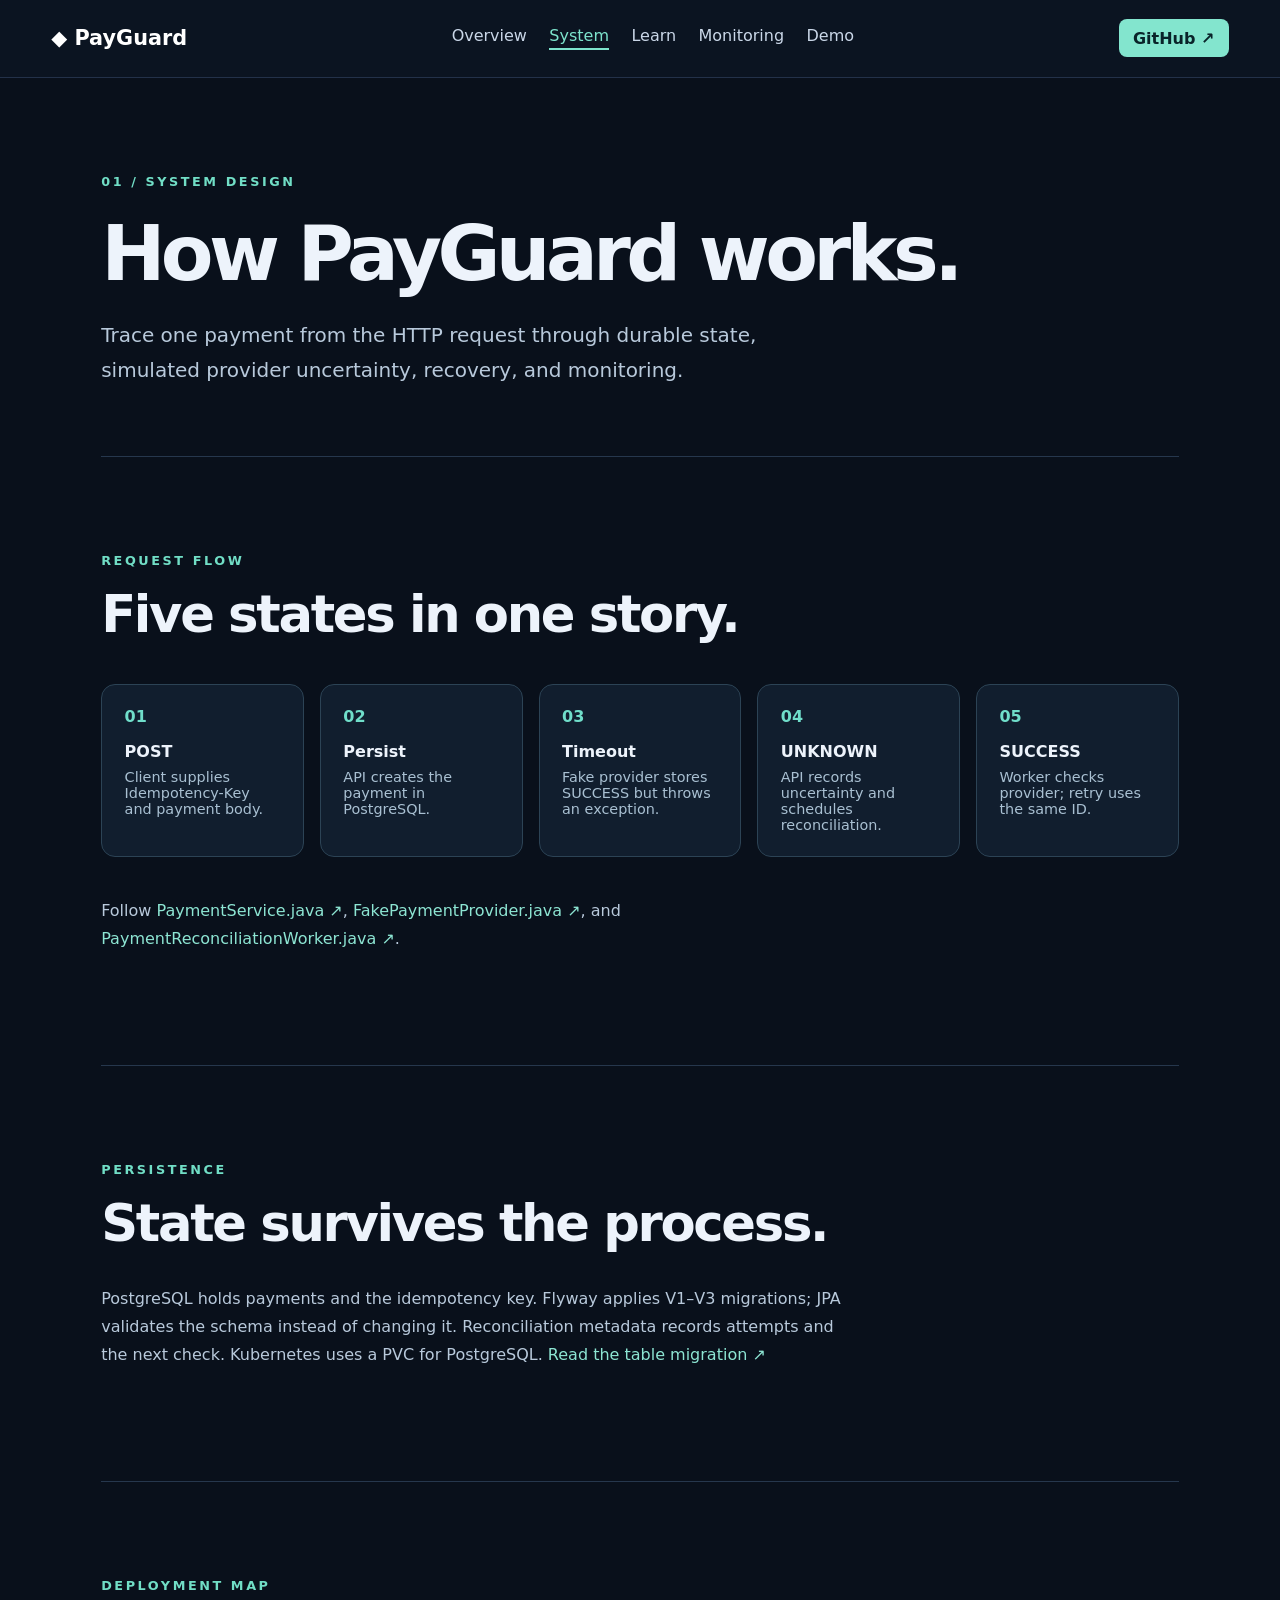
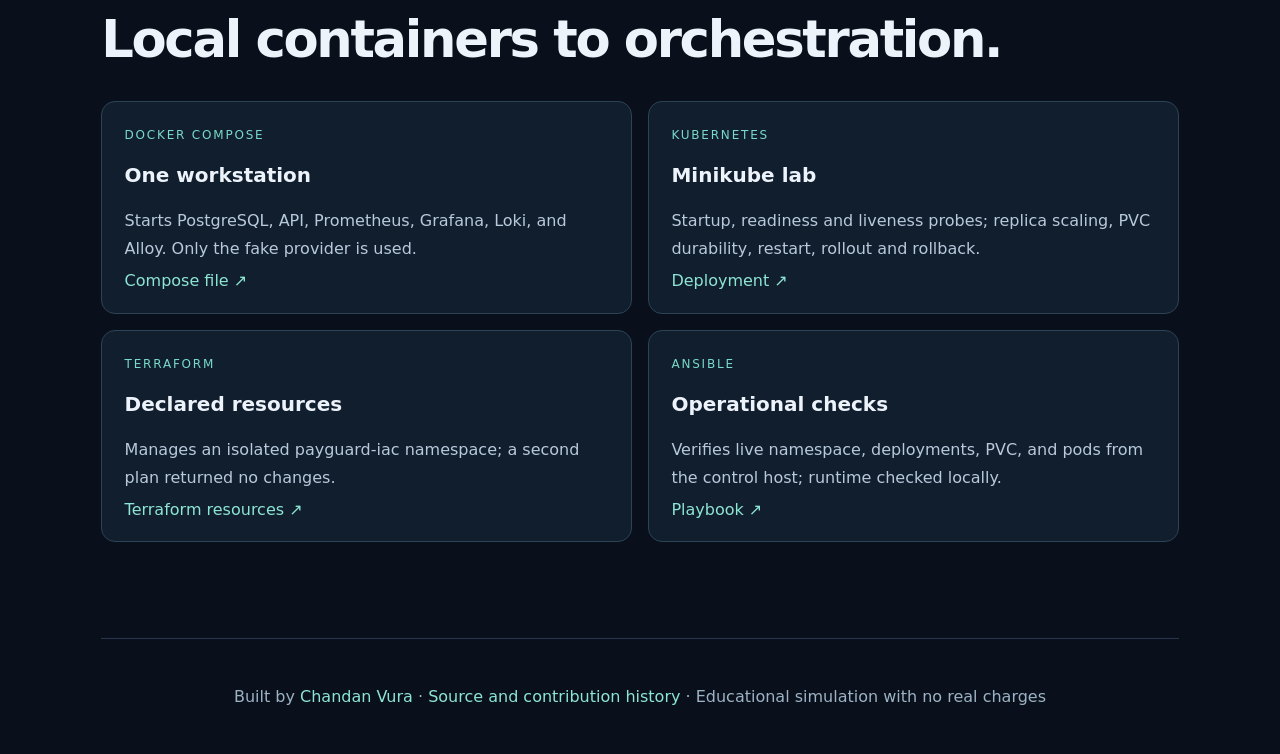
==== website/architecture.html @ a47cd47c "feat: expand portfolio guides and harden local reliability demo" ====
<!doctype html><html lang="en"><head><meta charset="utf-8"><meta name="viewport" content="width=device-width,initial-scale=1"><meta name="description" content="PayGuard payment reliability, backend engineering and DevOps portfolio"><title>How PayGuard works. | PayGuard</title><link rel="stylesheet" href="style.css"></head><body><header><a class="brand" href="index.html">◆ PayGuard</a><nav aria-label="Main navigation"><a class="" href="index.html">Overview</a><a class="active" href="architecture.html">System</a><a class="" href="learning.html">Learn</a><a class="" href="monitoring.html">Monitoring</a><a class="" href="demo.html">Demo</a></nav><a class="button small" href="https://github.com/chandanvura/PayGuard">GitHub ↗</a></header><main><section class="page-hero"><div class="eyebrow">01 / SYSTEM DESIGN</div><h1>How PayGuard works.</h1><p class="lead">Trace one payment from the HTTP request through durable state, simulated provider uncertainty, recovery, and monitoring.</p></section><section><div class="eyebrow">REQUEST FLOW</div><h2>Five states in one story.</h2><div class="sequence"><div><b>01</b><strong>POST</strong><span>Client supplies Idempotency-Key and payment body.</span></div><div><b>02</b><strong>Persist</strong><span>API creates the payment in PostgreSQL.</span></div><div><b>03</b><strong>Timeout</strong><span>Fake provider stores SUCCESS but throws an exception.</span></div><div><b>04</b><strong>UNKNOWN</strong><span>API records uncertainty and schedules reconciliation.</span></div><div><b>05</b><strong>SUCCESS</strong><span>Worker checks provider; retry uses the same ID.</span></div></div><p>Follow <a href="https://github.com/chandanvura/PayGuard/blob/main/payment-service/src/main/java/com/payguard/payment_service/payment/PaymentService.java">PaymentService.java ↗</a>, <a href="https://github.com/chandanvura/PayGuard/blob/main/payment-service/src/main/java/com/payguard/payment_service/provider/FakePaymentProvider.java">FakePaymentProvider.java ↗</a>, and <a href="https://github.com/chandanvura/PayGuard/blob/main/payment-service/src/main/java/com/payguard/payment_service/payment/PaymentReconciliationWorker.java">PaymentReconciliationWorker.java ↗</a>.</p></section><section><div class="eyebrow">PERSISTENCE</div><h2>State survives the process.</h2><p>PostgreSQL holds payments and the idempotency key. Flyway applies V1–V3 migrations; JPA validates the schema instead of changing it. Reconciliation metadata records attempts and the next check. Kubernetes uses a PVC for PostgreSQL. <a href="https://github.com/chandanvura/PayGuard/blob/main/payment-service/src/main/resources/db/migration/V1__create_payments_table.sql">Read the table migration ↗</a></p></section><section><div class="eyebrow">DEPLOYMENT MAP</div><h2>Local containers to orchestration.</h2><div class="grid"><article><span>DOCKER COMPOSE</span><h3>One workstation</h3><p>Starts PostgreSQL, API, Prometheus, Grafana, Loki, and Alloy. Only the fake provider is used.</p><a href="https://github.com/chandanvura/PayGuard/blob/main/docker-compose.yml">Compose file ↗</a></article><article><span>KUBERNETES</span><h3>Minikube lab</h3><p>Startup, readiness and liveness probes; replica scaling, PVC durability, restart, rollout and rollback.</p><a href="https://github.com/chandanvura/PayGuard/blob/main/kubernetes/payment-service/deployment.yaml">Deployment ↗</a></article><article><span>TERRAFORM</span><h3>Declared resources</h3><p>Manages an isolated payguard-iac namespace; a second plan returned no changes.</p><a href="https://github.com/chandanvura/PayGuard/blob/main/terraform/main.tf">Terraform resources ↗</a></article><article><span>ANSIBLE</span><h3>Operational checks</h3><p>Verifies live namespace, deployments, PVC, and pods from the control host; runtime checked locally.</p><a href="https://github.com/chandanvura/PayGuard/blob/main/ansible/playbooks/verify-payguard.yml">Playbook ↗</a></article></div></section></main><footer>Built by <a href="https://github.com/chandanvura">Chandan Vura</a> · <a href="https://github.com/chandanvura/PayGuard">Source and contribution history</a> · Educational simulation with no real charges</footer></body></html>
---- website/style.css ----
:root{color-scheme:dark;font-family:Inter,ui-sans-serif,system-ui,Arial,sans-serif;background:#09101b;color:#edf3fb;scroll-behavior:smooth}*{box-sizing:border-box}body{margin:0}a{color:#8de5d3;text-decoration:none}a:hover{text-decoration:underline}header{display:flex;align-items:center;gap:2rem;justify-content:space-between;padding:1.2rem max(4vw,calc((100vw - 1180px)/2));border-bottom:1px solid #233149;background:#0b1421;position:sticky;top:0;z-index:2}.brand{font-size:1.3rem;font-weight:800;color:white}nav{display:flex;gap:1.4rem}nav a{color:#cad7e8}main{max-width:1180px;margin:auto;padding:0 4vw}section{padding:6rem 0;border-bottom:1px solid #26374d;scroll-margin-top:5rem}.hero{padding:8rem 0 6rem;background:radial-gradient(circle at 85% 15%,#173d50 0,transparent 42%)}.eyebrow{font-size:.8rem;letter-spacing:.2em;color:#71dec6;font-weight:700}h1{font-size:clamp(3.1rem,7vw,6.5rem);line-height:1.06;letter-spacing:-.06em;margin:1.5rem 0}h1 em{color:#8de5d3;font-style:normal}h2{font-size:clamp(2.1rem,4vw,3.6rem);letter-spacing:-.045em;margin:1rem 0 2rem}h3{font-size:1.25rem}p{color:#b8c9db;line-height:1.75;max-width:750px}.hero p{font-size:1.2rem}.actions,.chips{display:flex;flex-wrap:wrap;gap:1rem;margin-top:2rem}.button{display:inline-block;border-radius:8px;background:#83e5ce;color:#092329;padding:.95rem 1.3rem;font-weight:750}.button:hover{background:#b2f7e8;text-decoration:none}.button.secondary{background:#203349;color:#eef6ff}.button.small{padding:.6rem .9rem}.chips span{border:1px solid #345064;border-radius:50px;padding:.55rem .85rem;color:#cad9e9;font-size:.85rem}.sequence{display:grid;grid-template-columns:repeat(5,1fr);gap:1rem;margin:2.5rem 0}.sequence div,.grid article{background:#111e2e;border:1px solid #2c4355;border-radius:14px;padding:1.4rem}.sequence b{display:block;color:#70deca;margin-bottom:1rem}.sequence strong,.sequence span{display:block}.sequence span{color:#a9c0d2;font-size:.9rem;margin-top:.5rem}.grid{display:grid;grid-template-columns:repeat(2,1fr);gap:1rem}.grid article span{font-size:.75rem;letter-spacing:.15em;color:#79d9ca}.grid article p{margin-bottom:0}.table{border-top:1px solid #304455;margin:2rem 0}.table div{display:grid;grid-template-columns:1fr 2fr;gap:1rem;padding:1rem 0;border-bottom:1px solid #304455}.table span,.note{color:#aec0d0}.note{font-size:.9rem}footer{padding:3rem 4vw;text-align:center;color:#9db2c5}@media(max-width:740px){header{gap:.5rem;flex-wrap:wrap}nav{order:3;width:100%;overflow:auto;font-size:.85rem}.sequence,.grid{grid-template-columns:1fr}.table div{grid-template-columns:1fr}section{padding:4rem 0}.hero{padding-top:5rem}}
nav .active{color:#7de4cd;border-bottom:2px solid #7de4cd;padding-bottom:.2rem}.page-hero{padding:6rem 0 3rem}.page-hero h1{font-size:clamp(2.9rem,6vw,5.4rem);max-width:930px}.lead{font-size:1.25rem}.stats{display:grid;grid-template-columns:repeat(4,1fr);gap:1rem;padding:2rem 0}.stats div{padding:1.4rem;background:#102031;border:1px solid #345064;border-radius:12px}.stats b,.stats span{display:block}.stats b{color:#85e9d2}.stats span{color:#aec3d1;margin-top:.3rem}.tile{display:block;background:#101f30;border:1px solid #335067;border-radius:14px;padding:1.5rem;color:#eaf2fa}.tile:hover{border-color:#88ead4;text-decoration:none}.tile span,article>span{color:#7de4cd;font-size:.77rem;letter-spacing:.15em}.tile p{margin-bottom:0}.grid article{min-width:0}.grid article a{display:inline-block;margin-top:.5rem}blockquote{border-left:4px solid #81e3cc;margin:2rem 0;padding:1rem 2rem;background:#12253a;color:#dbe8f1;font-size:1.2rem;line-height:1.7}details{border-bottom:1px solid #335064;padding:1.1rem 0}summary{cursor:pointer;font-weight:700}code,pre,.terminal{font-family:ui-monospace,SFMono-Regular,Consolas,monospace}code{color:#90ebd6}pre,.terminal{background:#06111c;border:1px solid #284559;padding:1.4rem;overflow:auto;border-radius:12px;line-height:1.8}.terminal span{display:block;color:#8ce4ce}.grid img{min-height:20px}.note{font-size:.92rem}@media(max-width:740px){.stats{grid-template-columns:repeat(2,1fr)}header>.small{display:none}.page-hero{padding-top:5rem}}
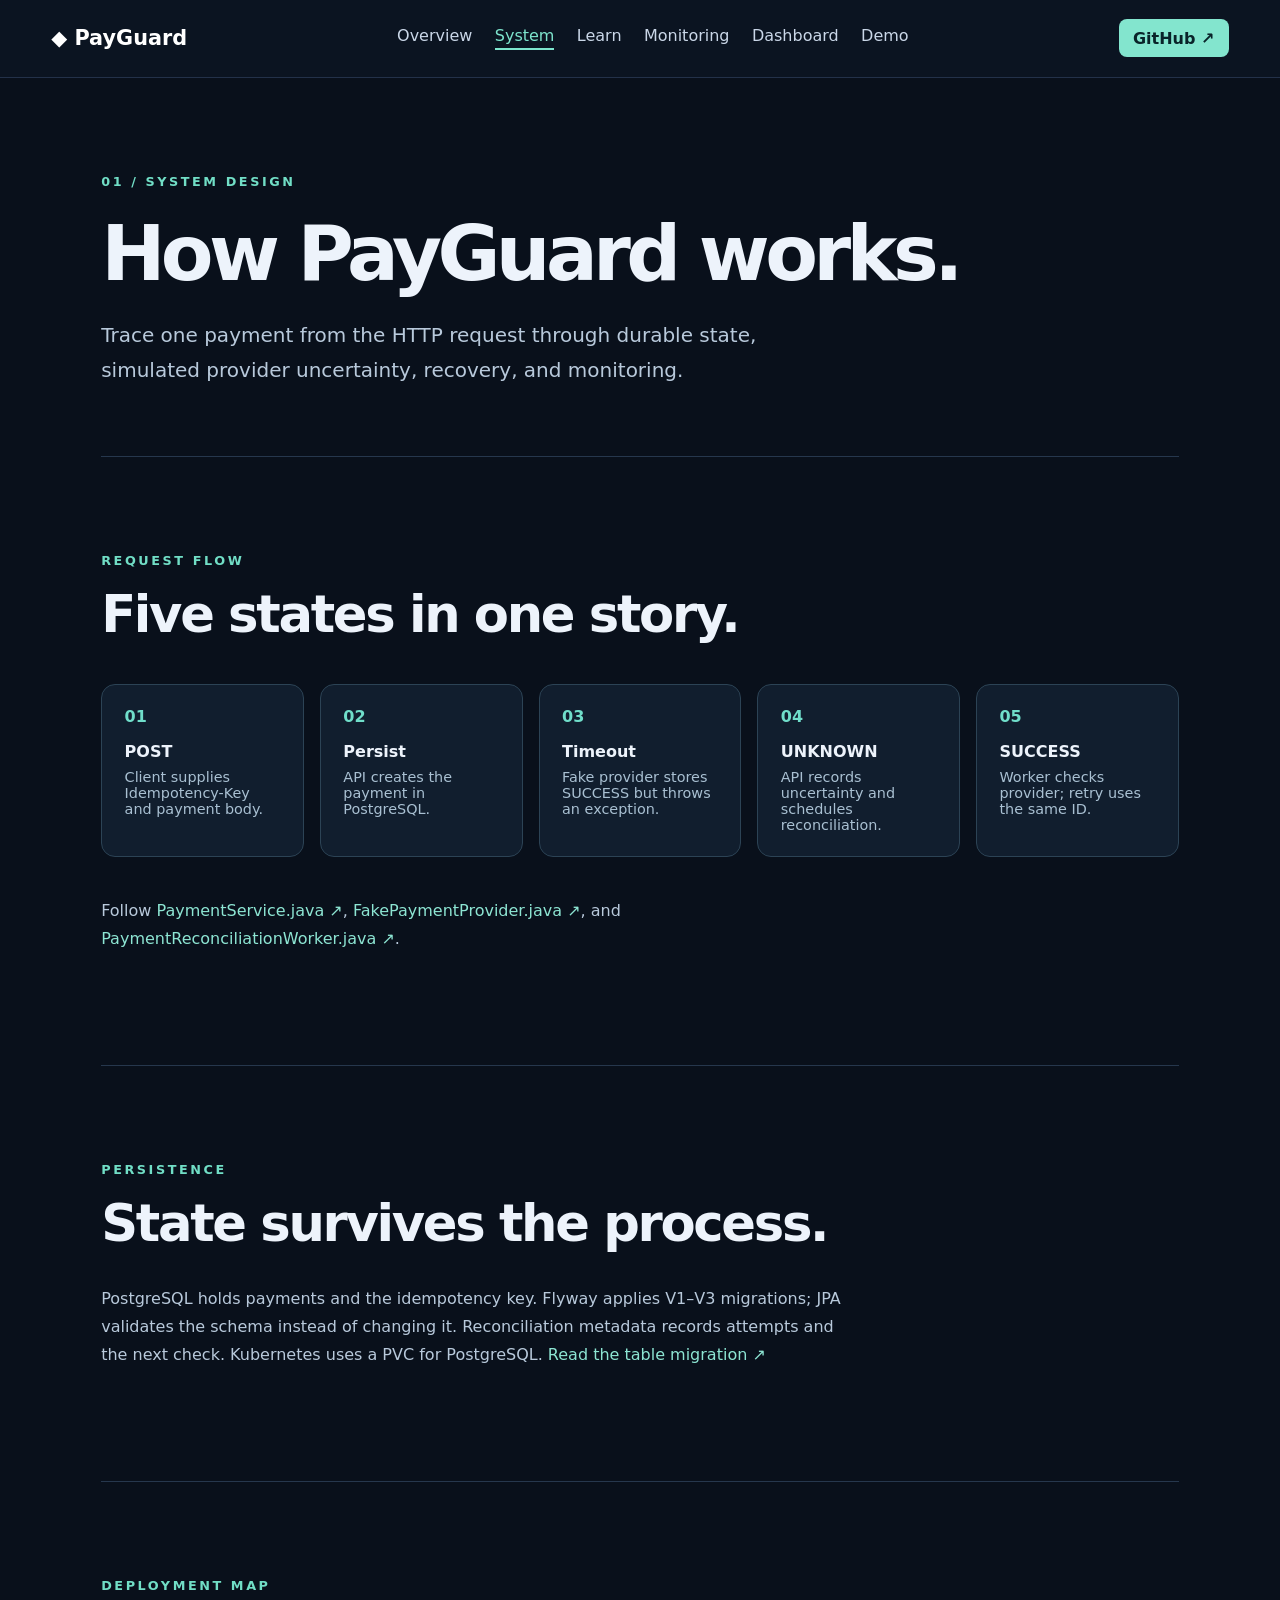
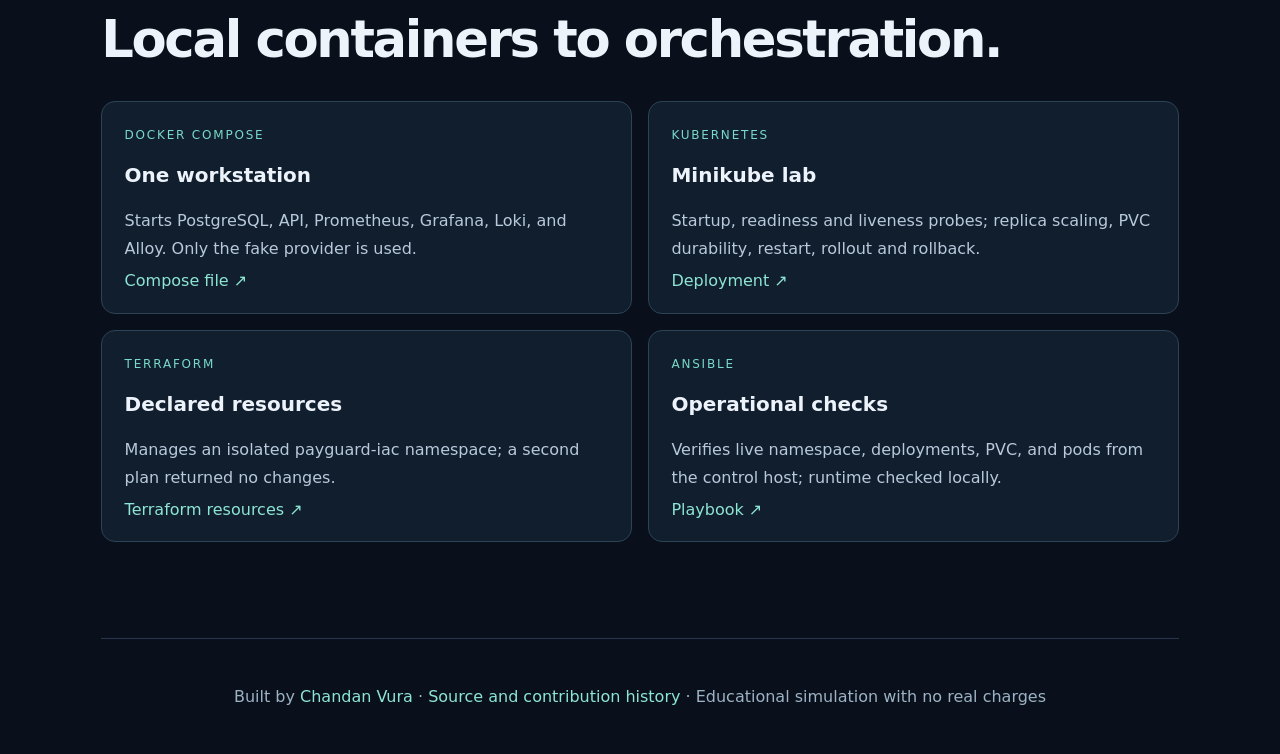
==== commit d55bac16: "feat: add public payment reliability dashboard and monitoring guide" ====
--- a/website/architecture.html
+++ b/website/architecture.html
@@ -1 +1 @@
-<!doctype html><html lang="en"><head><meta charset="utf-8"><meta name="viewport" content="width=device-width,initial-scale=1"><meta name="description" content="PayGuard payment reliability, backend engineering and DevOps portfolio"><title>How PayGuard works. | PayGuard</title><link rel="stylesheet" href="style.css"></head><body><header><a class="brand" href="index.html">◆ PayGuard</a><nav aria-label="Main navigation"><a class="" href="index.html">Overview</a><a class="active" href="architecture.html">System</a><a class="" href="learning.html">Learn</a><a class="" href="monitoring.html">Monitoring</a><a class="" href="demo.html">Demo</a></nav><a class="button small" href="https://github.com/chandanvura/PayGuard">GitHub ↗</a></header><main><section class="page-hero"><div class="eyebrow">01 / SYSTEM DESIGN</div><h1>How PayGuard works.</h1><p class="lead">Trace one payment from the HTTP request through durable state, simulated provider uncertainty, recovery, and monitoring.</p></section><section><div class="eyebrow">REQUEST FLOW</div><h2>Five states in one story.</h2><div class="sequence"><div><b>01</b><strong>POST</strong><span>Client supplies Idempotency-Key and payment body.</span></div><div><b>02</b><strong>Persist</strong><span>API creates the payment in PostgreSQL.</span></div><div><b>03</b><strong>Timeout</strong><span>Fake provider stores SUCCESS but throws an exception.</span></div><div><b>04</b><strong>UNKNOWN</strong><span>API records uncertainty and schedules reconciliation.</span></div><div><b>05</b><strong>SUCCESS</strong><span>Worker checks provider; retry uses the same ID.</span></div></div><p>Follow <a href="https://github.com/chandanvura/PayGuard/blob/main/payment-service/src/main/java/com/payguard/payment_service/payment/PaymentService.java">PaymentService.java ↗</a>, <a href="https://github.com/chandanvura/PayGuard/blob/main/payment-service/src/main/java/com/payguard/payment_service/provider/FakePaymentProvider.java">FakePaymentProvider.java ↗</a>, and <a href="https://github.com/chandanvura/PayGuard/blob/main/payment-service/src/main/java/com/payguard/payment_service/payment/PaymentReconciliationWorker.java">PaymentReconciliationWorker.java ↗</a>.</p></section><section><div class="eyebrow">PERSISTENCE</div><h2>State survives the process.</h2><p>PostgreSQL holds payments and the idempotency key. Flyway applies V1–V3 migrations; JPA validates the schema instead of changing it. Reconciliation metadata records attempts and the next check. Kubernetes uses a PVC for PostgreSQL. <a href="https://github.com/chandanvura/PayGuard/blob/main/payment-service/src/main/resources/db/migration/V1__create_payments_table.sql">Read the table migration ↗</a></p></section><section><div class="eyebrow">DEPLOYMENT MAP</div><h2>Local containers to orchestration.</h2><div class="grid"><article><span>DOCKER COMPOSE</span><h3>One workstation</h3><p>Starts PostgreSQL, API, Prometheus, Grafana, Loki, and Alloy. Only the fake provider is used.</p><a href="https://github.com/chandanvura/PayGuard/blob/main/docker-compose.yml">Compose file ↗</a></article><article><span>KUBERNETES</span><h3>Minikube lab</h3><p>Startup, readiness and liveness probes; replica scaling, PVC durability, restart, rollout and rollback.</p><a href="https://github.com/chandanvura/PayGuard/blob/main/kubernetes/payment-service/deployment.yaml">Deployment ↗</a></article><article><span>TERRAFORM</span><h3>Declared resources</h3><p>Manages an isolated payguard-iac namespace; a second plan returned no changes.</p><a href="https://github.com/chandanvura/PayGuard/blob/main/terraform/main.tf">Terraform resources ↗</a></article><article><span>ANSIBLE</span><h3>Operational checks</h3><p>Verifies live namespace, deployments, PVC, and pods from the control host; runtime checked locally.</p><a href="https://github.com/chandanvura/PayGuard/blob/main/ansible/playbooks/verify-payguard.yml">Playbook ↗</a></article></div></section></main><footer>Built by <a href="https://github.com/chandanvura">Chandan Vura</a> · <a href="https://github.com/chandanvura/PayGuard">Source and contribution history</a> · Educational simulation with no real charges</footer></body></html>+<!doctype html><html lang="en"><head><meta charset="utf-8"><meta name="viewport" content="width=device-width,initial-scale=1"><meta name="description" content="PayGuard payment reliability, backend engineering and DevOps portfolio"><title>How PayGuard works. | PayGuard</title><link rel="stylesheet" href="style.css?v=2"></head><body><header><a class="brand" href="index.html">◆ PayGuard</a><nav aria-label="Main navigation"><a class="" href="index.html">Overview</a><a class="active" href="architecture.html">System</a><a class="" href="learning.html">Learn</a><a class="" href="monitoring.html">Monitoring</a><a href="dashboard.html">Dashboard</a><a class="" href="demo.html">Demo</a></nav><a class="button small" href="https://github.com/chandanvura/PayGuard">GitHub ↗</a></header><main><section class="page-hero"><div class="eyebrow">01 / SYSTEM DESIGN</div><h1>How PayGuard works.</h1><p class="lead">Trace one payment from the HTTP request through durable state, simulated provider uncertainty, recovery, and monitoring.</p></section><section><div class="eyebrow">REQUEST FLOW</div><h2>Five states in one story.</h2><div class="sequence"><div><b>01</b><strong>POST</strong><span>Client supplies Idempotency-Key and payment body.</span></div><div><b>02</b><strong>Persist</strong><span>API creates the payment in PostgreSQL.</span></div><div><b>03</b><strong>Timeout</strong><span>Fake provider stores SUCCESS but throws an exception.</span></div><div><b>04</b><strong>UNKNOWN</strong><span>API records uncertainty and schedules reconciliation.</span></div><div><b>05</b><strong>SUCCESS</strong><span>Worker checks provider; retry uses the same ID.</span></div></div><p>Follow <a href="https://github.com/chandanvura/PayGuard/blob/main/payment-service/src/main/java/com/payguard/payment_service/payment/PaymentService.java">PaymentService.java ↗</a>, <a href="https://github.com/chandanvura/PayGuard/blob/main/payment-service/src/main/java/com/payguard/payment_service/provider/FakePaymentProvider.java">FakePaymentProvider.java ↗</a>, and <a href="https://github.com/chandanvura/PayGuard/blob/main/payment-service/src/main/java/com/payguard/payment_service/payment/PaymentReconciliationWorker.java">PaymentReconciliationWorker.java ↗</a>.</p></section><section><div class="eyebrow">PERSISTENCE</div><h2>State survives the process.</h2><p>PostgreSQL holds payments and the idempotency key. Flyway applies V1–V3 migrations; JPA validates the schema instead of changing it. Reconciliation metadata records attempts and the next check. Kubernetes uses a PVC for PostgreSQL. <a href="https://github.com/chandanvura/PayGuard/blob/main/payment-service/src/main/resources/db/migration/V1__create_payments_table.sql">Read the table migration ↗</a></p></section><section><div class="eyebrow">DEPLOYMENT MAP</div><h2>Local containers to orchestration.</h2><div class="grid"><article><span>DOCKER COMPOSE</span><h3>One workstation</h3><p>Starts PostgreSQL, API, Prometheus, Grafana, Loki, and Alloy. Only the fake provider is used.</p><a href="https://github.com/chandanvura/PayGuard/blob/main/docker-compose.yml">Compose file ↗</a></article><article><span>KUBERNETES</span><h3>Minikube lab</h3><p>Startup, readiness and liveness probes; replica scaling, PVC durability, restart, rollout and rollback.</p><a href="https://github.com/chandanvura/PayGuard/blob/main/kubernetes/payment-service/deployment.yaml">Deployment ↗</a></article><article><span>TERRAFORM</span><h3>Declared resources</h3><p>Manages an isolated payguard-iac namespace; a second plan returned no changes.</p><a href="https://github.com/chandanvura/PayGuard/blob/main/terraform/main.tf">Terraform resources ↗</a></article><article><span>ANSIBLE</span><h3>Operational checks</h3><p>Verifies live namespace, deployments, PVC, and pods from the control host; runtime checked locally.</p><a href="https://github.com/chandanvura/PayGuard/blob/main/ansible/playbooks/verify-payguard.yml">Playbook ↗</a></article></div></section></main><footer>Built by <a href="https://github.com/chandanvura">Chandan Vura</a> · <a href="https://github.com/chandanvura/PayGuard">Source and contribution history</a> · Educational simulation with no real charges</footer></body></html>
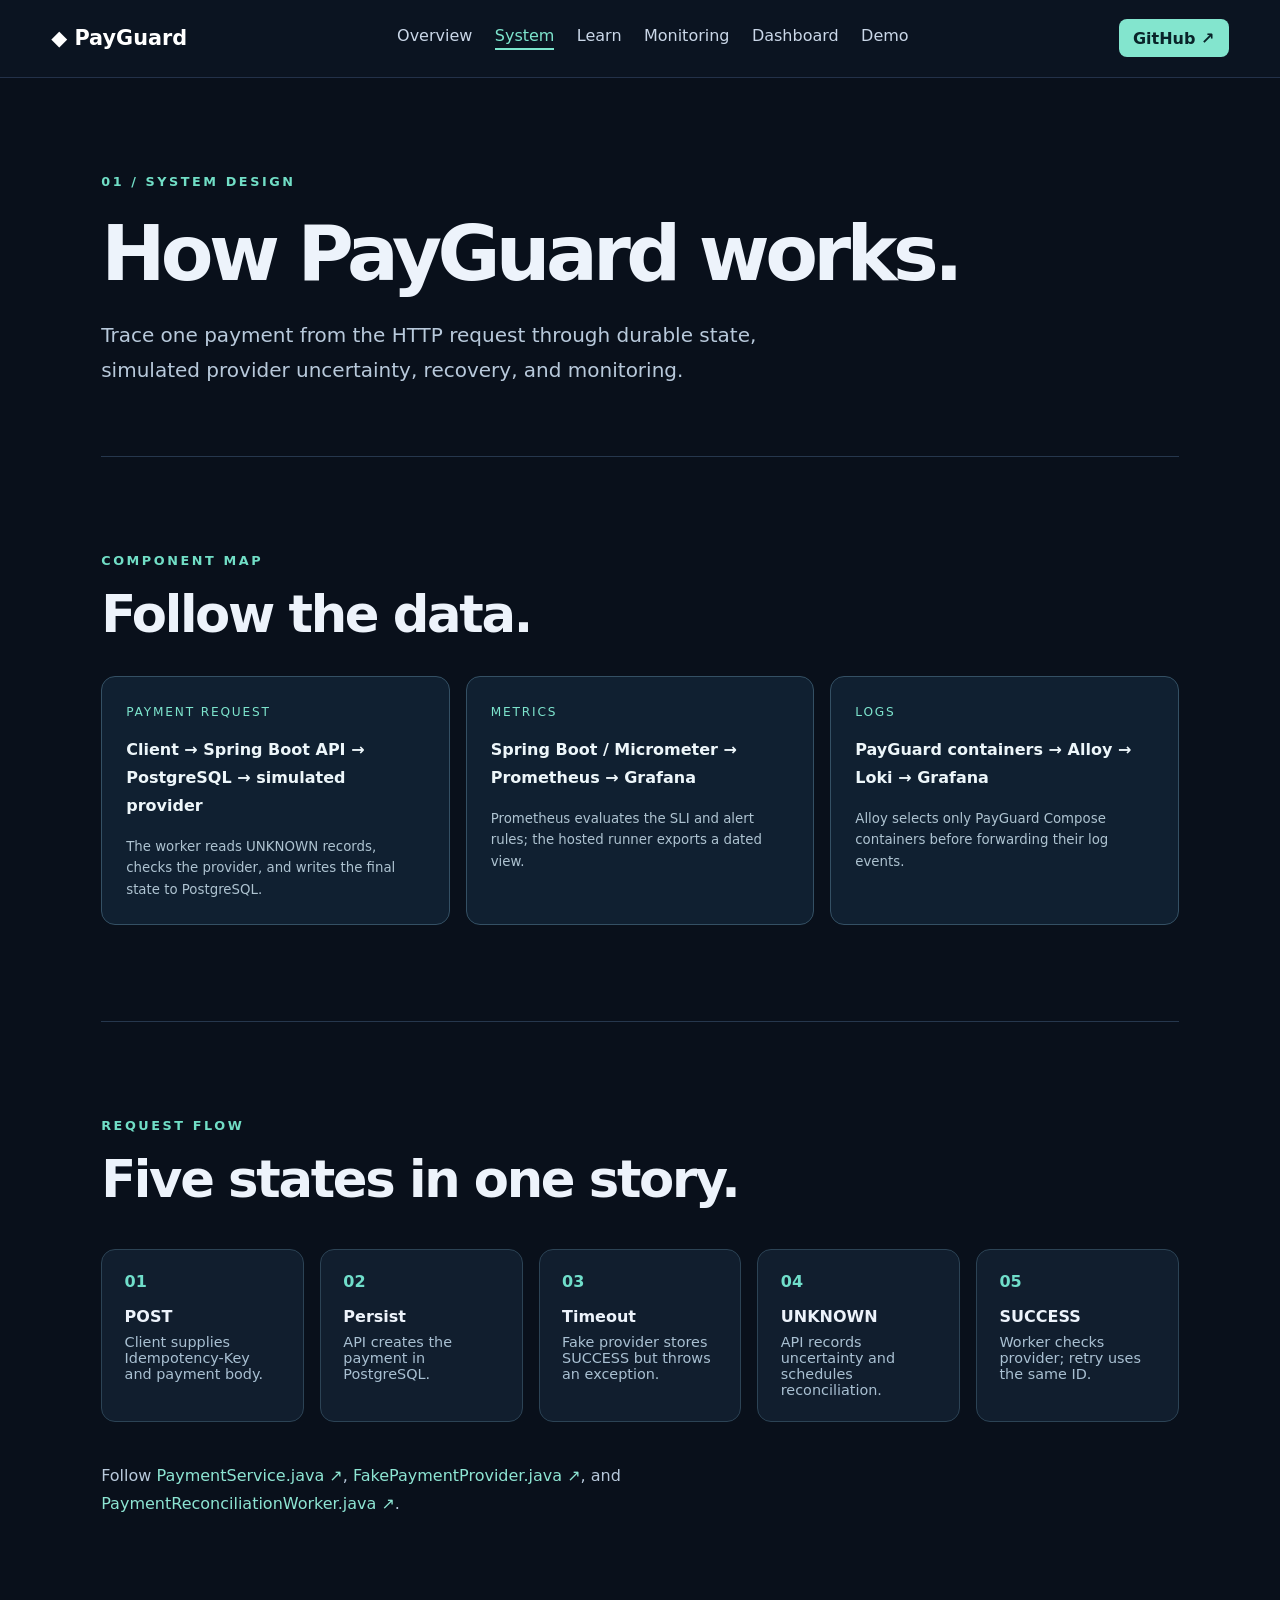
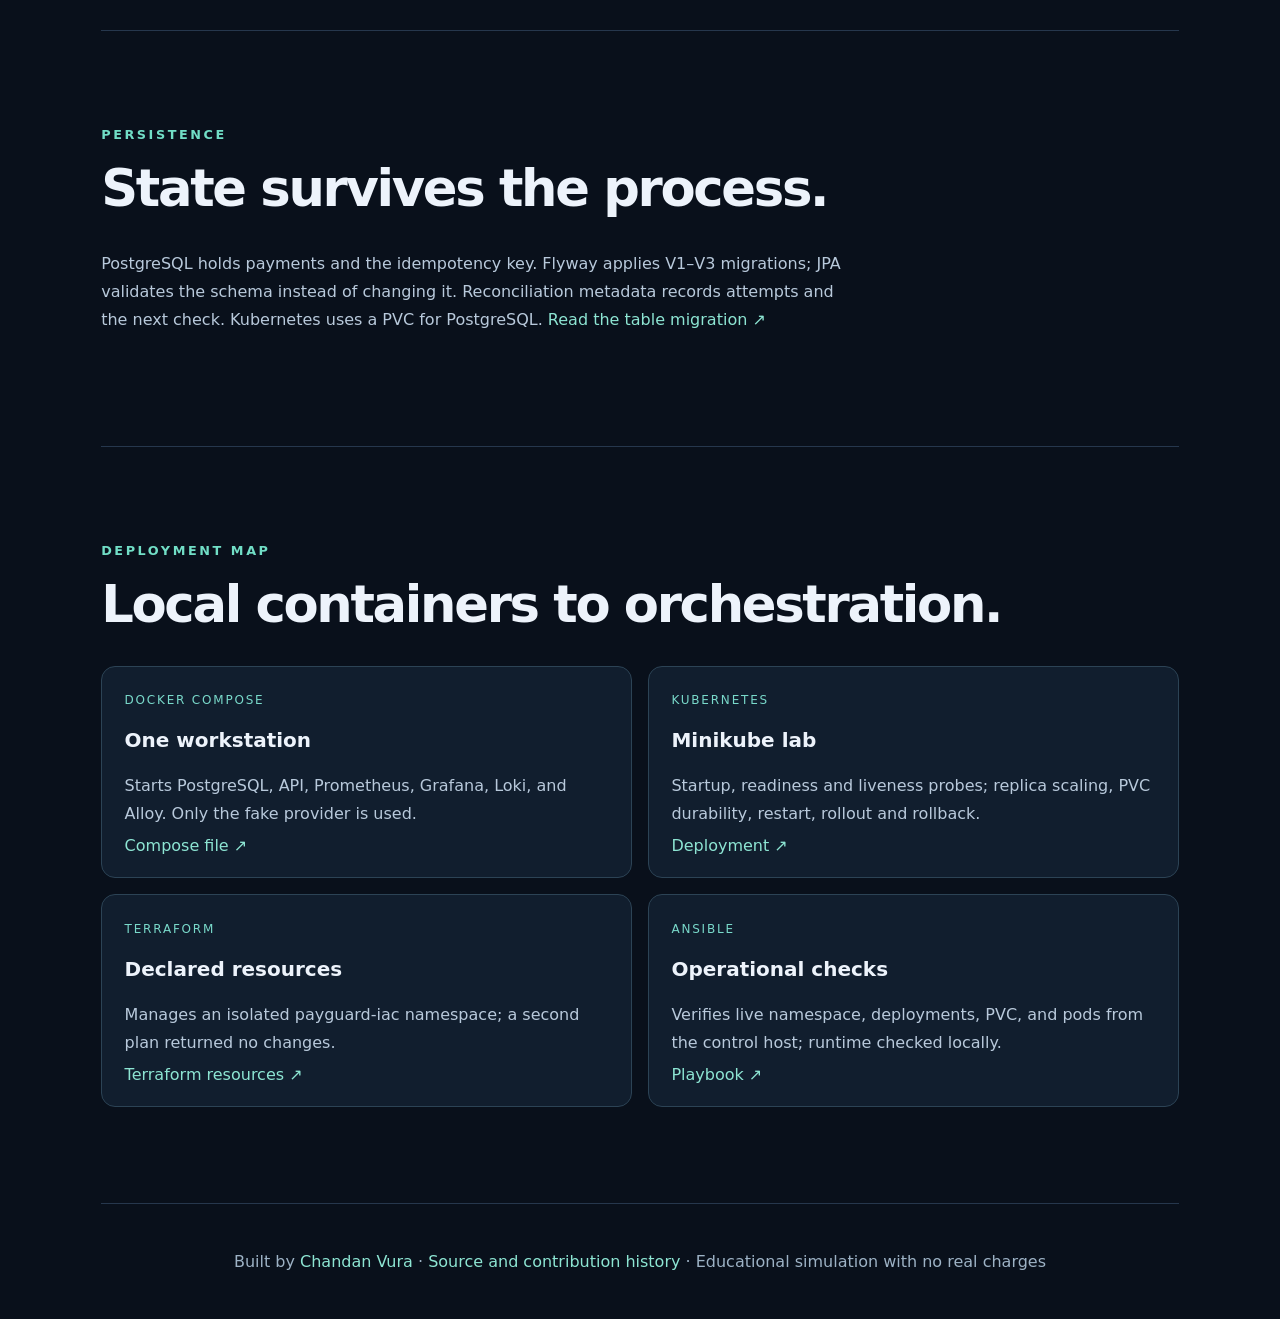
==== commit 01ebb283: "docs: align Ansible validation and show component flows" ====
--- a/website/architecture.html
+++ b/website/architecture.html
@@ -1 +1 @@
-<!doctype html><html lang="en"><head><meta charset="utf-8"><meta name="viewport" content="width=device-width,initial-scale=1"><meta name="description" content="PayGuard payment reliability, backend engineering and DevOps portfolio"><title>How PayGuard works. | PayGuard</title><link rel="stylesheet" href="style.css?v=2"></head><body><header><a class="brand" href="index.html">◆ PayGuard</a><nav aria-label="Main navigation"><a class="" href="index.html">Overview</a><a class="active" href="architecture.html">System</a><a class="" href="learning.html">Learn</a><a class="" href="monitoring.html">Monitoring</a><a href="dashboard.html">Dashboard</a><a class="" href="demo.html">Demo</a></nav><a class="button small" href="https://github.com/chandanvura/PayGuard">GitHub ↗</a></header><main><section class="page-hero"><div class="eyebrow">01 / SYSTEM DESIGN</div><h1>How PayGuard works.</h1><p class="lead">Trace one payment from the HTTP request through durable state, simulated provider uncertainty, recovery, and monitoring.</p></section><section><div class="eyebrow">REQUEST FLOW</div><h2>Five states in one story.</h2><div class="sequence"><div><b>01</b><strong>POST</strong><span>Client supplies Idempotency-Key and payment body.</span></div><div><b>02</b><strong>Persist</strong><span>API creates the payment in PostgreSQL.</span></div><div><b>03</b><strong>Timeout</strong><span>Fake provider stores SUCCESS but throws an exception.</span></div><div><b>04</b><strong>UNKNOWN</strong><span>API records uncertainty and schedules reconciliation.</span></div><div><b>05</b><strong>SUCCESS</strong><span>Worker checks provider; retry uses the same ID.</span></div></div><p>Follow <a href="https://github.com/chandanvura/PayGuard/blob/main/payment-service/src/main/java/com/payguard/payment_service/payment/PaymentService.java">PaymentService.java ↗</a>, <a href="https://github.com/chandanvura/PayGuard/blob/main/payment-service/src/main/java/com/payguard/payment_service/provider/FakePaymentProvider.java">FakePaymentProvider.java ↗</a>, and <a href="https://github.com/chandanvura/PayGuard/blob/main/payment-service/src/main/java/com/payguard/payment_service/payment/PaymentReconciliationWorker.java">PaymentReconciliationWorker.java ↗</a>.</p></section><section><div class="eyebrow">PERSISTENCE</div><h2>State survives the process.</h2><p>PostgreSQL holds payments and the idempotency key. Flyway applies V1–V3 migrations; JPA validates the schema instead of changing it. Reconciliation metadata records attempts and the next check. Kubernetes uses a PVC for PostgreSQL. <a href="https://github.com/chandanvura/PayGuard/blob/main/payment-service/src/main/resources/db/migration/V1__create_payments_table.sql">Read the table migration ↗</a></p></section><section><div class="eyebrow">DEPLOYMENT MAP</div><h2>Local containers to orchestration.</h2><div class="grid"><article><span>DOCKER COMPOSE</span><h3>One workstation</h3><p>Starts PostgreSQL, API, Prometheus, Grafana, Loki, and Alloy. Only the fake provider is used.</p><a href="https://github.com/chandanvura/PayGuard/blob/main/docker-compose.yml">Compose file ↗</a></article><article><span>KUBERNETES</span><h3>Minikube lab</h3><p>Startup, readiness and liveness probes; replica scaling, PVC durability, restart, rollout and rollback.</p><a href="https://github.com/chandanvura/PayGuard/blob/main/kubernetes/payment-service/deployment.yaml">Deployment ↗</a></article><article><span>TERRAFORM</span><h3>Declared resources</h3><p>Manages an isolated payguard-iac namespace; a second plan returned no changes.</p><a href="https://github.com/chandanvura/PayGuard/blob/main/terraform/main.tf">Terraform resources ↗</a></article><article><span>ANSIBLE</span><h3>Operational checks</h3><p>Verifies live namespace, deployments, PVC, and pods from the control host; runtime checked locally.</p><a href="https://github.com/chandanvura/PayGuard/blob/main/ansible/playbooks/verify-payguard.yml">Playbook ↗</a></article></div></section></main><footer>Built by <a href="https://github.com/chandanvura">Chandan Vura</a> · <a href="https://github.com/chandanvura/PayGuard">Source and contribution history</a> · Educational simulation with no real charges</footer></body></html>+<!doctype html><html lang="en"><head><meta charset="utf-8"><meta name="viewport" content="width=device-width,initial-scale=1"><meta name="description" content="PayGuard payment reliability, backend engineering and DevOps portfolio"><title>How PayGuard works. | PayGuard</title><link rel="stylesheet" href="style.css?v=2"></head><body><header><a class="brand" href="index.html">◆ PayGuard</a><nav aria-label="Main navigation"><a class="" href="index.html">Overview</a><a class="active" href="architecture.html">System</a><a class="" href="learning.html">Learn</a><a class="" href="monitoring.html">Monitoring</a><a href="dashboard.html">Dashboard</a><a class="" href="demo.html">Demo</a></nav><a class="button small" href="https://github.com/chandanvura/PayGuard">GitHub ↗</a></header><main><section class="page-hero"><div class="eyebrow">01 / SYSTEM DESIGN</div><h1>How PayGuard works.</h1><p class="lead">Trace one payment from the HTTP request through durable state, simulated provider uncertainty, recovery, and monitoring.</p></section><section class="flow-section"><div class="eyebrow">COMPONENT MAP</div><h2>Follow the data.</h2><div class="flow-grid"><article><span>PAYMENT REQUEST</span><p>Client → Spring Boot API → PostgreSQL → simulated provider</p><small>The worker reads UNKNOWN records, checks the provider, and writes the final state to PostgreSQL.</small></article><article><span>METRICS</span><p>Spring Boot / Micrometer → Prometheus → Grafana</p><small>Prometheus evaluates the SLI and alert rules; the hosted runner exports a dated view.</small></article><article><span>LOGS</span><p>PayGuard containers → Alloy → Loki → Grafana</p><small>Alloy selects only PayGuard Compose containers before forwarding their log events.</small></article></div></section><section><div class="eyebrow">REQUEST FLOW</div><h2>Five states in one story.</h2><div class="sequence"><div><b>01</b><strong>POST</strong><span>Client supplies Idempotency-Key and payment body.</span></div><div><b>02</b><strong>Persist</strong><span>API creates the payment in PostgreSQL.</span></div><div><b>03</b><strong>Timeout</strong><span>Fake provider stores SUCCESS but throws an exception.</span></div><div><b>04</b><strong>UNKNOWN</strong><span>API records uncertainty and schedules reconciliation.</span></div><div><b>05</b><strong>SUCCESS</strong><span>Worker checks provider; retry uses the same ID.</span></div></div><p>Follow <a href="https://github.com/chandanvura/PayGuard/blob/main/payment-service/src/main/java/com/payguard/payment_service/payment/PaymentService.java">PaymentService.java ↗</a>, <a href="https://github.com/chandanvura/PayGuard/blob/main/payment-service/src/main/java/com/payguard/payment_service/provider/FakePaymentProvider.java">FakePaymentProvider.java ↗</a>, and <a href="https://github.com/chandanvura/PayGuard/blob/main/payment-service/src/main/java/com/payguard/payment_service/payment/PaymentReconciliationWorker.java">PaymentReconciliationWorker.java ↗</a>.</p></section><section><div class="eyebrow">PERSISTENCE</div><h2>State survives the process.</h2><p>PostgreSQL holds payments and the idempotency key. Flyway applies V1–V3 migrations; JPA validates the schema instead of changing it. Reconciliation metadata records attempts and the next check. Kubernetes uses a PVC for PostgreSQL. <a href="https://github.com/chandanvura/PayGuard/blob/main/payment-service/src/main/resources/db/migration/V1__create_payments_table.sql">Read the table migration ↗</a></p></section><section><div class="eyebrow">DEPLOYMENT MAP</div><h2>Local containers to orchestration.</h2><div class="grid"><article><span>DOCKER COMPOSE</span><h3>One workstation</h3><p>Starts PostgreSQL, API, Prometheus, Grafana, Loki, and Alloy. Only the fake provider is used.</p><a href="https://github.com/chandanvura/PayGuard/blob/main/docker-compose.yml">Compose file ↗</a></article><article><span>KUBERNETES</span><h3>Minikube lab</h3><p>Startup, readiness and liveness probes; replica scaling, PVC durability, restart, rollout and rollback.</p><a href="https://github.com/chandanvura/PayGuard/blob/main/kubernetes/payment-service/deployment.yaml">Deployment ↗</a></article><article><span>TERRAFORM</span><h3>Declared resources</h3><p>Manages an isolated payguard-iac namespace; a second plan returned no changes.</p><a href="https://github.com/chandanvura/PayGuard/blob/main/terraform/main.tf">Terraform resources ↗</a></article><article><span>ANSIBLE</span><h3>Operational checks</h3><p>Verifies live namespace, deployments, PVC, and pods from the control host; runtime checked locally.</p><a href="https://github.com/chandanvura/PayGuard/blob/main/ansible/playbooks/verify-payguard.yml">Playbook ↗</a></article></div></section></main><footer>Built by <a href="https://github.com/chandanvura">Chandan Vura</a> · <a href="https://github.com/chandanvura/PayGuard">Source and contribution history</a> · Educational simulation with no real charges</footer></body></html>
--- a/website/style.css
+++ b/website/style.css
@@ -1,2 +1,4 @@
 :root{color-scheme:dark;font-family:Inter,ui-sans-serif,system-ui,Arial,sans-serif;background:#09101b;color:#edf3fb;scroll-behavior:smooth}*{box-sizing:border-box}body{margin:0}a{color:#8de5d3;text-decoration:none}a:hover{text-decoration:underline}header{display:flex;align-items:center;gap:2rem;justify-content:space-between;padding:1.2rem max(4vw,calc((100vw - 1180px)/2));border-bottom:1px solid #233149;background:#0b1421;position:sticky;top:0;z-index:2}.brand{font-size:1.3rem;font-weight:800;color:white}nav{display:flex;gap:1.4rem}nav a{color:#cad7e8}main{max-width:1180px;margin:auto;padding:0 4vw}section{padding:6rem 0;border-bottom:1px solid #26374d;scroll-margin-top:5rem}.hero{padding:8rem 0 6rem;background:radial-gradient(circle at 85% 15%,#173d50 0,transparent 42%)}.eyebrow{font-size:.8rem;letter-spacing:.2em;color:#71dec6;font-weight:700}h1{font-size:clamp(3.1rem,7vw,6.5rem);line-height:1.06;letter-spacing:-.06em;margin:1.5rem 0}h1 em{color:#8de5d3;font-style:normal}h2{font-size:clamp(2.1rem,4vw,3.6rem);letter-spacing:-.045em;margin:1rem 0 2rem}h3{font-size:1.25rem}p{color:#b8c9db;line-height:1.75;max-width:750px}.hero p{font-size:1.2rem}.actions,.chips{display:flex;flex-wrap:wrap;gap:1rem;margin-top:2rem}.button{display:inline-block;border-radius:8px;background:#83e5ce;color:#092329;padding:.95rem 1.3rem;font-weight:750}.button:hover{background:#b2f7e8;text-decoration:none}.button.secondary{background:#203349;color:#eef6ff}.button.small{padding:.6rem .9rem}.chips span{border:1px solid #345064;border-radius:50px;padding:.55rem .85rem;color:#cad9e9;font-size:.85rem}.sequence{display:grid;grid-template-columns:repeat(5,1fr);gap:1rem;margin:2.5rem 0}.sequence div,.grid article{background:#111e2e;border:1px solid #2c4355;border-radius:14px;padding:1.4rem}.sequence b{display:block;color:#70deca;margin-bottom:1rem}.sequence strong,.sequence span{display:block}.sequence span{color:#a9c0d2;font-size:.9rem;margin-top:.5rem}.grid{display:grid;grid-template-columns:repeat(2,1fr);gap:1rem}.grid article span{font-size:.75rem;letter-spacing:.15em;color:#79d9ca}.grid article p{margin-bottom:0}.table{border-top:1px solid #304455;margin:2rem 0}.table div{display:grid;grid-template-columns:1fr 2fr;gap:1rem;padding:1rem 0;border-bottom:1px solid #304455}.table span,.note{color:#aec0d0}.note{font-size:.9rem}footer{padding:3rem 4vw;text-align:center;color:#9db2c5}@media(max-width:740px){header{gap:.5rem;flex-wrap:wrap}nav{order:3;width:100%;overflow:auto;font-size:.85rem}.sequence,.grid{grid-template-columns:1fr}.table div{grid-template-columns:1fr}section{padding:4rem 0}.hero{padding-top:5rem}}
 nav .active{color:#7de4cd;border-bottom:2px solid #7de4cd;padding-bottom:.2rem}.page-hero{padding:6rem 0 3rem}.page-hero h1{font-size:clamp(2.9rem,6vw,5.4rem);max-width:930px}.lead{font-size:1.25rem}.stats{display:grid;grid-template-columns:repeat(4,1fr);gap:1rem;padding:2rem 0}.stats div{padding:1.4rem;background:#102031;border:1px solid #345064;border-radius:12px}.stats b,.stats span{display:block}.stats b{color:#85e9d2}.stats span{color:#aec3d1;margin-top:.3rem}.tile{display:block;background:#101f30;border:1px solid #335067;border-radius:14px;padding:1.5rem;color:#eaf2fa}.tile:hover{border-color:#88ead4;text-decoration:none}.tile span,article>span{color:#7de4cd;font-size:.77rem;letter-spacing:.15em}.tile p{margin-bottom:0}.grid article{min-width:0}.grid article a{display:inline-block;margin-top:.5rem}blockquote{border-left:4px solid #81e3cc;margin:2rem 0;padding:1rem 2rem;background:#12253a;color:#dbe8f1;font-size:1.2rem;line-height:1.7}details{border-bottom:1px solid #335064;padding:1.1rem 0}summary{cursor:pointer;font-weight:700}code,pre,.terminal{font-family:ui-monospace,SFMono-Regular,Consolas,monospace}code{color:#90ebd6}pre,.terminal{background:#06111c;border:1px solid #284559;padding:1.4rem;overflow:auto;border-radius:12px;line-height:1.8}.terminal span{display:block;color:#8ce4ce}.grid img{min-height:20px}.note{font-size:.92rem}@media(max-width:740px){.stats{grid-template-columns:repeat(2,1fr)}header>.small{display:none}.page-hero{padding-top:5rem}}
+
+.flow-grid{display:grid;grid-template-columns:repeat(3,minmax(0,1fr));gap:1rem}.flow-grid article{background:#102031;border:1px solid #345064;border-radius:14px;padding:1.5rem}.flow-grid span{font-size:.76rem;letter-spacing:.15em;color:#7de4cd}.flow-grid p{font-weight:700;color:#edf6fa}.flow-grid small{color:#aec3d1;line-height:1.6;display:block}@media(max-width:740px){.flow-grid{grid-template-columns:1fr}}
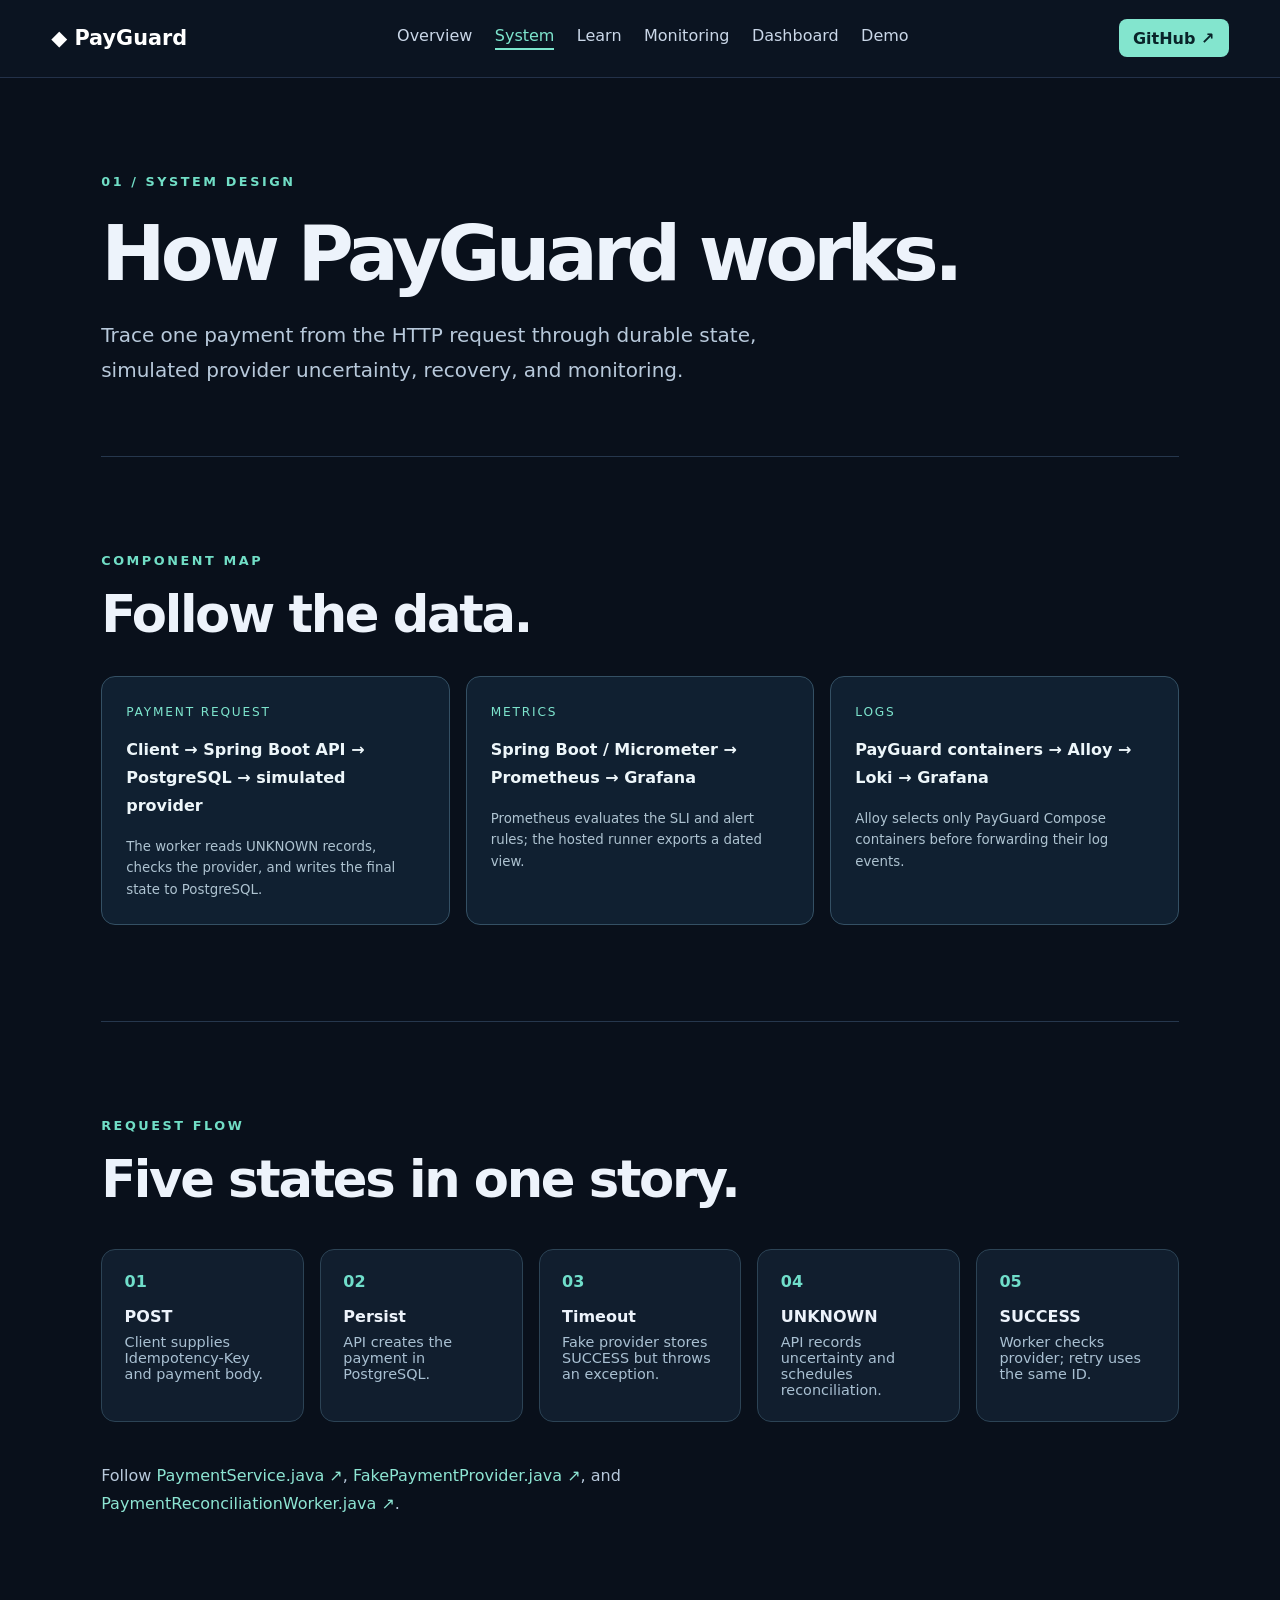
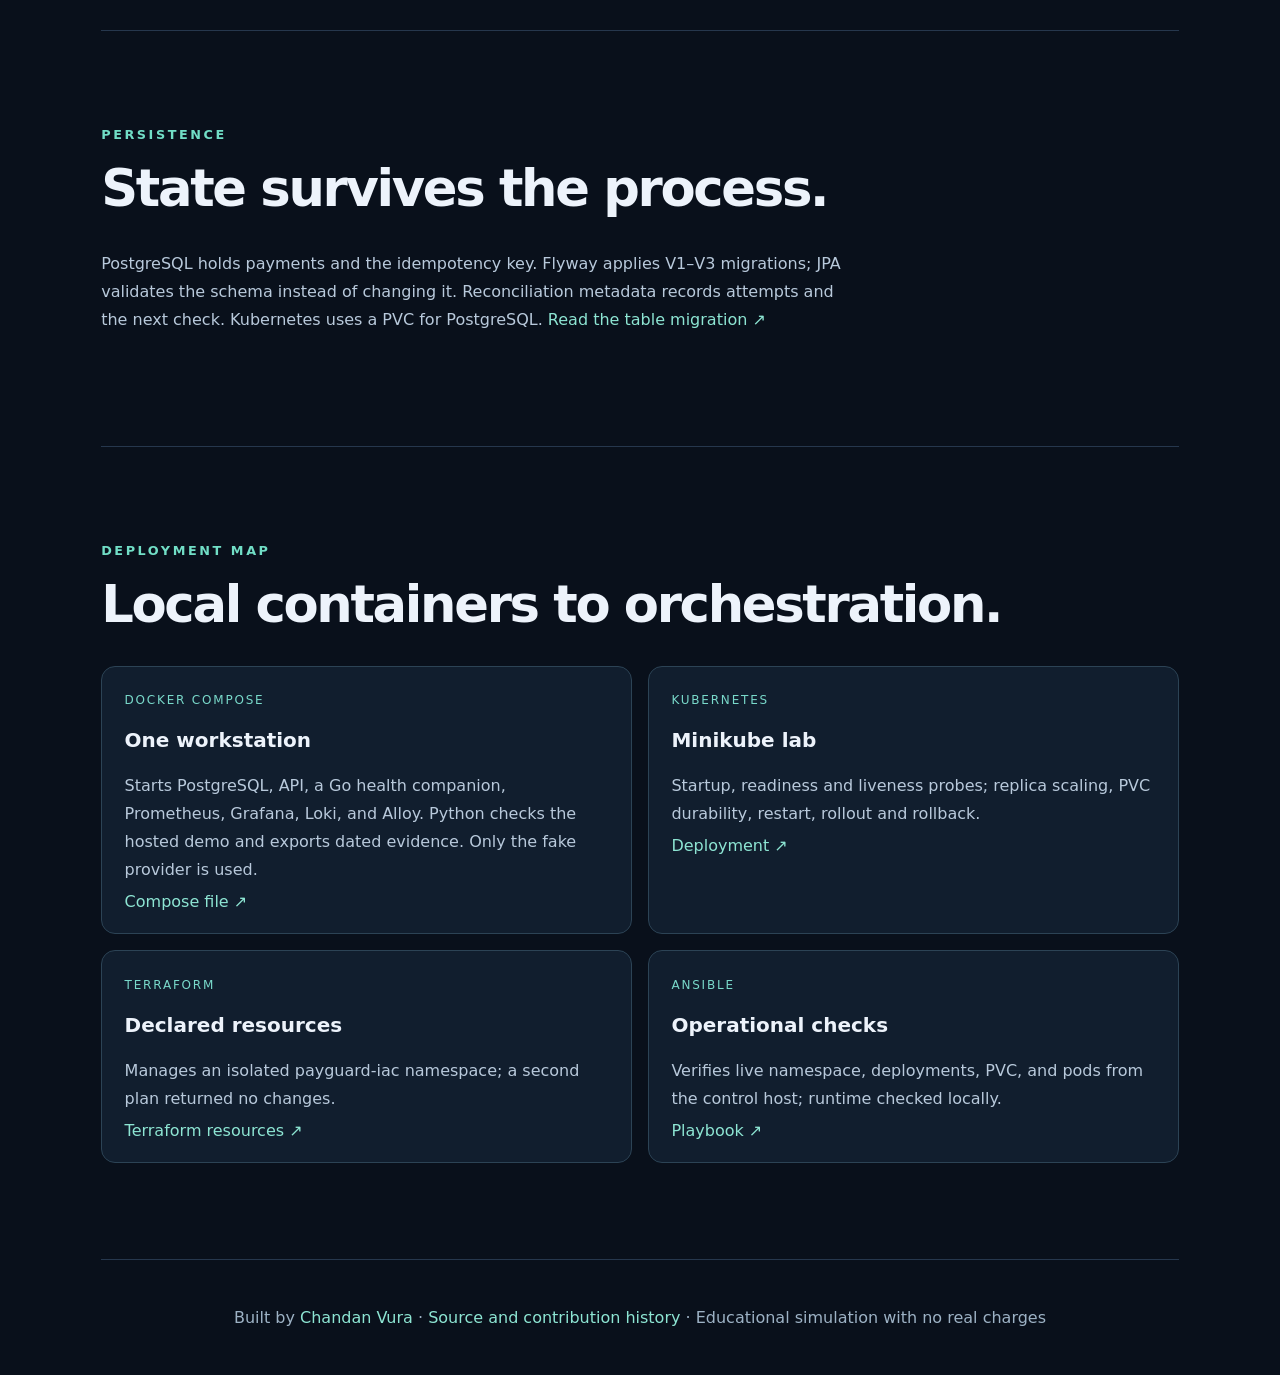
==== commit 3868db2c: "feat: add Go health companion and hosted Python verification" ====
--- a/website/architecture.html
+++ b/website/architecture.html
@@ -1 +1 @@
-<!doctype html><html lang="en"><head><meta charset="utf-8"><meta name="viewport" content="width=device-width,initial-scale=1"><meta name="description" content="PayGuard payment reliability, backend engineering and DevOps portfolio"><title>How PayGuard works. | PayGuard</title><link rel="stylesheet" href="style.css?v=2"></head><body><header><a class="brand" href="index.html">◆ PayGuard</a><nav aria-label="Main navigation"><a class="" href="index.html">Overview</a><a class="active" href="architecture.html">System</a><a class="" href="learning.html">Learn</a><a class="" href="monitoring.html">Monitoring</a><a href="dashboard.html">Dashboard</a><a class="" href="demo.html">Demo</a></nav><a class="button small" href="https://github.com/chandanvura/PayGuard">GitHub ↗</a></header><main><section class="page-hero"><div class="eyebrow">01 / SYSTEM DESIGN</div><h1>How PayGuard works.</h1><p class="lead">Trace one payment from the HTTP request through durable state, simulated provider uncertainty, recovery, and monitoring.</p></section><section class="flow-section"><div class="eyebrow">COMPONENT MAP</div><h2>Follow the data.</h2><div class="flow-grid"><article><span>PAYMENT REQUEST</span><p>Client → Spring Boot API → PostgreSQL → simulated provider</p><small>The worker reads UNKNOWN records, checks the provider, and writes the final state to PostgreSQL.</small></article><article><span>METRICS</span><p>Spring Boot / Micrometer → Prometheus → Grafana</p><small>Prometheus evaluates the SLI and alert rules; the hosted runner exports a dated view.</small></article><article><span>LOGS</span><p>PayGuard containers → Alloy → Loki → Grafana</p><small>Alloy selects only PayGuard Compose containers before forwarding their log events.</small></article></div></section><section><div class="eyebrow">REQUEST FLOW</div><h2>Five states in one story.</h2><div class="sequence"><div><b>01</b><strong>POST</strong><span>Client supplies Idempotency-Key and payment body.</span></div><div><b>02</b><strong>Persist</strong><span>API creates the payment in PostgreSQL.</span></div><div><b>03</b><strong>Timeout</strong><span>Fake provider stores SUCCESS but throws an exception.</span></div><div><b>04</b><strong>UNKNOWN</strong><span>API records uncertainty and schedules reconciliation.</span></div><div><b>05</b><strong>SUCCESS</strong><span>Worker checks provider; retry uses the same ID.</span></div></div><p>Follow <a href="https://github.com/chandanvura/PayGuard/blob/main/payment-service/src/main/java/com/payguard/payment_service/payment/PaymentService.java">PaymentService.java ↗</a>, <a href="https://github.com/chandanvura/PayGuard/blob/main/payment-service/src/main/java/com/payguard/payment_service/provider/FakePaymentProvider.java">FakePaymentProvider.java ↗</a>, and <a href="https://github.com/chandanvura/PayGuard/blob/main/payment-service/src/main/java/com/payguard/payment_service/payment/PaymentReconciliationWorker.java">PaymentReconciliationWorker.java ↗</a>.</p></section><section><div class="eyebrow">PERSISTENCE</div><h2>State survives the process.</h2><p>PostgreSQL holds payments and the idempotency key. Flyway applies V1–V3 migrations; JPA validates the schema instead of changing it. Reconciliation metadata records attempts and the next check. Kubernetes uses a PVC for PostgreSQL. <a href="https://github.com/chandanvura/PayGuard/blob/main/payment-service/src/main/resources/db/migration/V1__create_payments_table.sql">Read the table migration ↗</a></p></section><section><div class="eyebrow">DEPLOYMENT MAP</div><h2>Local containers to orchestration.</h2><div class="grid"><article><span>DOCKER COMPOSE</span><h3>One workstation</h3><p>Starts PostgreSQL, API, Prometheus, Grafana, Loki, and Alloy. Only the fake provider is used.</p><a href="https://github.com/chandanvura/PayGuard/blob/main/docker-compose.yml">Compose file ↗</a></article><article><span>KUBERNETES</span><h3>Minikube lab</h3><p>Startup, readiness and liveness probes; replica scaling, PVC durability, restart, rollout and rollback.</p><a href="https://github.com/chandanvura/PayGuard/blob/main/kubernetes/payment-service/deployment.yaml">Deployment ↗</a></article><article><span>TERRAFORM</span><h3>Declared resources</h3><p>Manages an isolated payguard-iac namespace; a second plan returned no changes.</p><a href="https://github.com/chandanvura/PayGuard/blob/main/terraform/main.tf">Terraform resources ↗</a></article><article><span>ANSIBLE</span><h3>Operational checks</h3><p>Verifies live namespace, deployments, PVC, and pods from the control host; runtime checked locally.</p><a href="https://github.com/chandanvura/PayGuard/blob/main/ansible/playbooks/verify-payguard.yml">Playbook ↗</a></article></div></section></main><footer>Built by <a href="https://github.com/chandanvura">Chandan Vura</a> · <a href="https://github.com/chandanvura/PayGuard">Source and contribution history</a> · Educational simulation with no real charges</footer></body></html>+<!doctype html><html lang="en"><head><meta charset="utf-8"><meta name="viewport" content="width=device-width,initial-scale=1"><meta name="description" content="PayGuard payment reliability, backend engineering and DevOps portfolio"><title>How PayGuard works. | PayGuard</title><link rel="stylesheet" href="style.css?v=2"></head><body><header><a class="brand" href="index.html">◆ PayGuard</a><nav aria-label="Main navigation"><a class="" href="index.html">Overview</a><a class="active" href="architecture.html">System</a><a class="" href="learning.html">Learn</a><a class="" href="monitoring.html">Monitoring</a><a href="dashboard.html">Dashboard</a><a class="" href="demo.html">Demo</a></nav><a class="button small" href="https://github.com/chandanvura/PayGuard">GitHub ↗</a></header><main><section class="page-hero"><div class="eyebrow">01 / SYSTEM DESIGN</div><h1>How PayGuard works.</h1><p class="lead">Trace one payment from the HTTP request through durable state, simulated provider uncertainty, recovery, and monitoring.</p></section><section class="flow-section"><div class="eyebrow">COMPONENT MAP</div><h2>Follow the data.</h2><div class="flow-grid"><article><span>PAYMENT REQUEST</span><p>Client → Spring Boot API → PostgreSQL → simulated provider</p><small>The worker reads UNKNOWN records, checks the provider, and writes the final state to PostgreSQL.</small></article><article><span>METRICS</span><p>Spring Boot / Micrometer → Prometheus → Grafana</p><small>Prometheus evaluates the SLI and alert rules; the hosted runner exports a dated view.</small></article><article><span>LOGS</span><p>PayGuard containers → Alloy → Loki → Grafana</p><small>Alloy selects only PayGuard Compose containers before forwarding their log events.</small></article></div></section><section><div class="eyebrow">REQUEST FLOW</div><h2>Five states in one story.</h2><div class="sequence"><div><b>01</b><strong>POST</strong><span>Client supplies Idempotency-Key and payment body.</span></div><div><b>02</b><strong>Persist</strong><span>API creates the payment in PostgreSQL.</span></div><div><b>03</b><strong>Timeout</strong><span>Fake provider stores SUCCESS but throws an exception.</span></div><div><b>04</b><strong>UNKNOWN</strong><span>API records uncertainty and schedules reconciliation.</span></div><div><b>05</b><strong>SUCCESS</strong><span>Worker checks provider; retry uses the same ID.</span></div></div><p>Follow <a href="https://github.com/chandanvura/PayGuard/blob/main/payment-service/src/main/java/com/payguard/payment_service/payment/PaymentService.java">PaymentService.java ↗</a>, <a href="https://github.com/chandanvura/PayGuard/blob/main/payment-service/src/main/java/com/payguard/payment_service/provider/FakePaymentProvider.java">FakePaymentProvider.java ↗</a>, and <a href="https://github.com/chandanvura/PayGuard/blob/main/payment-service/src/main/java/com/payguard/payment_service/payment/PaymentReconciliationWorker.java">PaymentReconciliationWorker.java ↗</a>.</p></section><section><div class="eyebrow">PERSISTENCE</div><h2>State survives the process.</h2><p>PostgreSQL holds payments and the idempotency key. Flyway applies V1–V3 migrations; JPA validates the schema instead of changing it. Reconciliation metadata records attempts and the next check. Kubernetes uses a PVC for PostgreSQL. <a href="https://github.com/chandanvura/PayGuard/blob/main/payment-service/src/main/resources/db/migration/V1__create_payments_table.sql">Read the table migration ↗</a></p></section><section><div class="eyebrow">DEPLOYMENT MAP</div><h2>Local containers to orchestration.</h2><div class="grid"><article><span>DOCKER COMPOSE</span><h3>One workstation</h3><p>Starts PostgreSQL, API, a Go health companion, Prometheus, Grafana, Loki, and Alloy. Python checks the hosted demo and exports dated evidence. Only the fake provider is used.</p><a href="https://github.com/chandanvura/PayGuard/blob/main/docker-compose.yml">Compose file ↗</a></article><article><span>KUBERNETES</span><h3>Minikube lab</h3><p>Startup, readiness and liveness probes; replica scaling, PVC durability, restart, rollout and rollback.</p><a href="https://github.com/chandanvura/PayGuard/blob/main/kubernetes/payment-service/deployment.yaml">Deployment ↗</a></article><article><span>TERRAFORM</span><h3>Declared resources</h3><p>Manages an isolated payguard-iac namespace; a second plan returned no changes.</p><a href="https://github.com/chandanvura/PayGuard/blob/main/terraform/main.tf">Terraform resources ↗</a></article><article><span>ANSIBLE</span><h3>Operational checks</h3><p>Verifies live namespace, deployments, PVC, and pods from the control host; runtime checked locally.</p><a href="https://github.com/chandanvura/PayGuard/blob/main/ansible/playbooks/verify-payguard.yml">Playbook ↗</a></article></div></section></main><footer>Built by <a href="https://github.com/chandanvura">Chandan Vura</a> · <a href="https://github.com/chandanvura/PayGuard">Source and contribution history</a> · Educational simulation with no real charges</footer></body></html>
